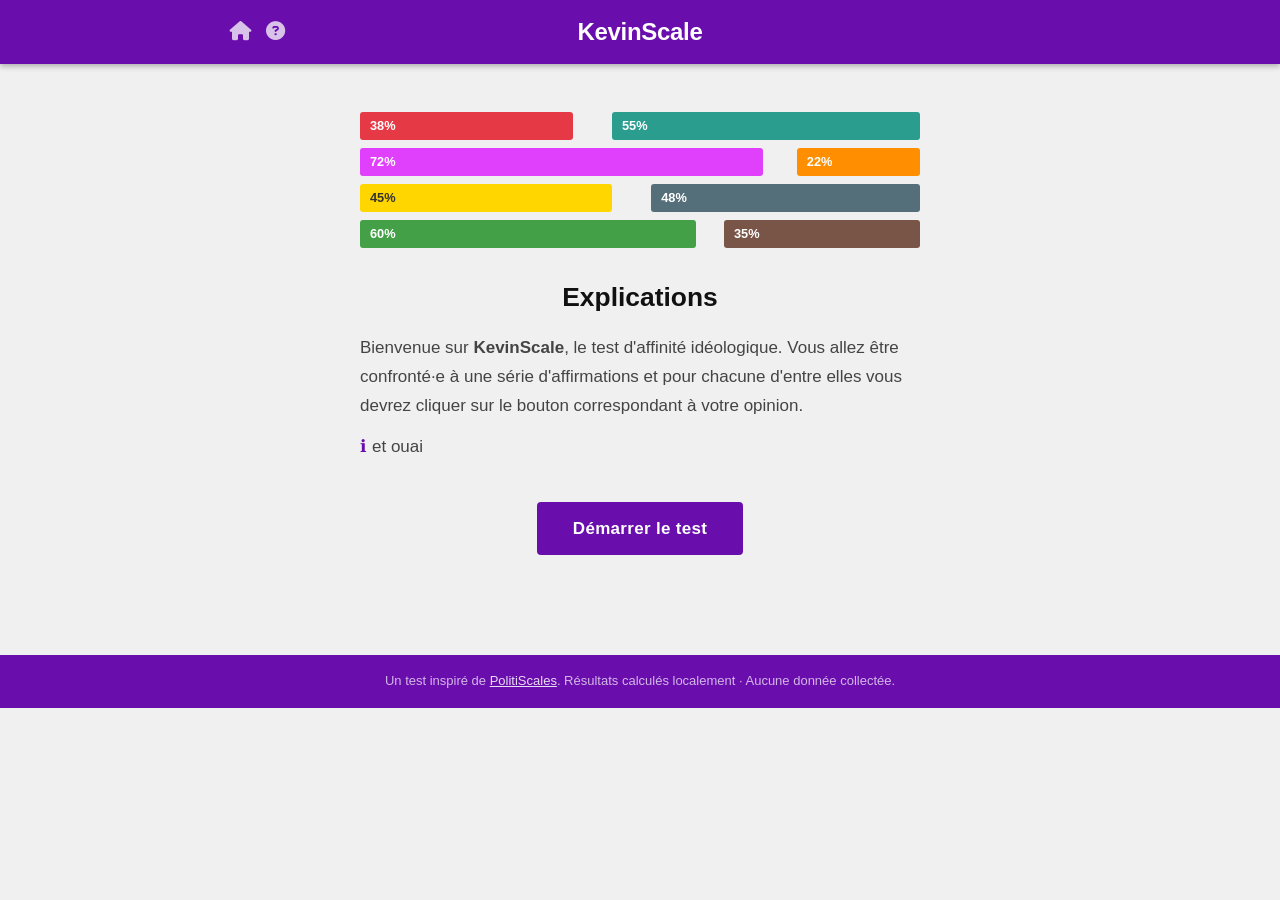
==== index.html @ 12554554 "Update index.html" ====
<!DOCTYPE html>
<html lang="fr">
<head>
  <meta charset="UTF-8" />
  <meta name="viewport" content="width=device-width, initial-scale=1.0" />
  <title>KevinScale — Test idéologique</title>
  <link rel="stylesheet" href="https://cdnjs.cloudflare.com/ajax/libs/font-awesome/6.5.0/css/all.min.css" />
  <link rel="stylesheet" href="style.css" />
</head>
<body>

<header>
  <div id="header">
    <div class="headerLeft">
      <a href="index.html" title="Accueil"><i class="fa fa-home"></i></a>
      <a href="#help" title="Aide"><i class="fa fa-question-circle"></i></a>
    </div>
    <div class="headerMiddle">
      <h1><a href="index.html">KevinScale</a></h1>
    </div>
    <div class="headerRight"></div>
  </div>
</header>

<div class="intro-wrap">

  <!-- Barres colorées preview identiques PolitiScales -->
  <div class="preview-bars" aria-hidden="true">
    <div class="preview-bar-row">
      <div class="pbar" style="background:#e63946;width:38%">38%</div>
      <div class="pbar" style="background:#2a9d8f;width:55%;margin-left:auto">55%</div>
    </div>
    <div class="preview-bar-row">
      <div class="pbar" style="background:#e040fb;width:72%">72%</div>
      <div class="pbar" style="background:#ff8f00;width:22%;margin-left:auto">22%</div>
    </div>
    <div class="preview-bar-row">
      <div class="pbar" style="background:#ffd600;color:#333;width:45%">45%</div>
      <div class="pbar" style="background:#546e7a;width:48%;margin-left:auto">48%</div>
    </div>
    <div class="preview-bar-row">
      <div class="pbar" style="background:#43a047;width:60%">60%</div>
      <div class="pbar" style="background:#795548;width:35%;margin-left:auto">35%</div>
    </div>
  </div>

  <div class="intro-desc">
    <h2>Explications</h2>

    <p>Bienvenue sur <strong>KevinScale</strong>, le test d'affinité idéologique. Vous allez être confronté·e à une série d'affirmations et pour chacune d'entre elles vous devrez cliquer sur le bouton correspondant à votre opinion.</p>

    <p><span class="info-icon">ℹ</span>et ouai</p>
  </div>

  <a href="quiz.html" class="btn-start">Démarrer le test</a>

</div>

<footer>
  Un test inspiré de <a href="https://politiscales.fr" target="_blank">PolitiScales</a>. Résultats calculés localement · Aucune donnée collectée.
</footer>

</body>
</html>
---- style.css ----
/* ============================================================
   KevinScale — CSS global
   Fidèle à PolitiScales : header violet centré, fond clair,
   boutons colorés empilés, barres spectrales sur résultats.
   ============================================================ */

*, *::before, *::after { box-sizing: border-box; margin: 0; padding: 0; }

:root {
  --purple:      #6a0dad;
  --purple-dark: #4a0080;
  --bg:          #f0f0f0;
  --surface:     #ffffff;
  --border:      #cccccc;
  --text:        #111111;
  --text-2:      #444444;
  --text-3:      #888888;

  --agree-2:     #2e7d32;
  --agree-1:     #66bb6a;
  --neutral:     #9e9e9e;
  --disagree-1:  #ef5350;
  --disagree-2:  #b71c1c;

  --kevin:       #1a3a5c;

  --fs-sm:   0.8125rem;
  --fs-base: 0.9375rem;
  --fs-md:   1.0625rem;
  --fs-lg:   1.3rem;
  --fs-xl:   1.65rem;
  --fs-2xl:  2.2rem;
  --fs-3xl:  2.8rem;

  --radius: 4px;
  --transition: 150ms ease;
}

html { scroll-behavior: smooth; }

body {
  background: var(--bg);
  color: var(--text);
  font-family: 'Source Sans Pro', 'Segoe UI', Arial, sans-serif;
  font-size: var(--fs-base);
  line-height: 1.6;
  min-height: 100vh;
  -webkit-font-smoothing: antialiased;
}

/* ── HEADER ──────────────────────────────────────────────── */
header {
  background: var(--purple);
  padding: 10px 0;
  box-shadow: 0 2px 6px rgba(0,0,0,.3);
}

#header {
  display: flex;
  align-items: center;
  max-width: 860px;
  margin: 0 auto;
  padding: 0 20px;
  position: relative;
  height: 44px;
}

.headerLeft {
  position: absolute;
  left: 20px;
  display: flex;
  gap: 14px;
  align-items: center;
}

.headerLeft a {
  color: rgba(255,255,255,.75);
  font-size: 1.2rem;
  text-decoration: none;
  transition: color var(--transition);
  display: flex;
  align-items: center;
}

.headerLeft a:hover { color: #fff; }

.headerMiddle {
  flex: 1;
  text-align: center;
}

.headerMiddle h1 {
  font-size: 1.5rem;
  font-weight: 700;
  color: #fff;
  letter-spacing: -.3px;
}

.headerMiddle h1 a {
  color: inherit;
  text-decoration: none;
}

.headerRight {
  position: absolute;
  right: 20px;
  display: flex;
  gap: 14px;
  align-items: center;
}

.headerRight a {
  color: rgba(255,255,255,.75);
  font-size: 1.1rem;
  text-decoration: none;
  transition: color var(--transition);
}

.headerRight a:hover { color: #fff; }

/* ── LAYOUT ──────────────────────────────────────────────── */
.container {
  max-width: 860px;
  margin: 0 auto;
  padding: 0 20px;
}

/* ── FOOTER ──────────────────────────────────────────────── */
footer {
  background: var(--purple);
  color: rgba(255,255,255,.7);
  text-align: center;
  padding: 16px 20px;
  font-size: var(--fs-sm);
  margin-top: 60px;
}

footer a { color: rgba(255,255,255,.85); }
footer a:hover { color: #fff; }

/* ── PAGE ACCUEIL ────────────────────────────────────────── */
.intro-wrap {
  max-width: 600px;
  margin: 0 auto;
  padding: 48px 20px 40px;
  text-align: center;
}

.intro-badge {
  display: inline-block;
  position: relative;
  margin-bottom: 28px;
}

.intro-badge img {
  width: 180px;
  height: 180px;
  border-radius: 50%;
  object-fit: cover;
}

/* Barres colorées preview (comme PolitiScales) */
.preview-bars {
  display: flex;
  flex-direction: column;
  gap: 8px;
  margin-bottom: 28px;
}

.preview-bar-row {
  display: flex;
  align-items: center;
  gap: 6px;
  height: 28px;
}

.pbar {
  height: 28px;
  border-radius: 3px;
  display: flex;
  align-items: center;
  padding: 0 10px;
  font-size: 0.8rem;
  font-weight: 600;
  color: #fff;
  min-width: 60px;
}

.intro-desc h2 {
  font-size: var(--fs-xl);
  font-weight: 700;
  margin-bottom: 16px;
  color: var(--text);
}

.intro-desc p {
  color: var(--text-2);
  line-height: 1.7;
  margin-bottom: 12px;
  text-align: left;
  font-size: var(--fs-md);
}

.intro-desc p .info-icon {
  color: var(--purple);
  margin-right: 6px;
}

.btn-start {
  display: inline-block;
  margin-top: 28px;
  background: var(--purple);
  color: #fff;
  border: none;
  padding: 13px 36px;
  font-size: var(--fs-md);
  font-weight: 600;
  border-radius: var(--radius);
  cursor: pointer;
  text-decoration: none;
  transition: background var(--transition), transform var(--transition);
  letter-spacing: .3px;
}

.btn-start:hover { background: var(--purple-dark); transform: translateY(-1px); }

/* ── PAGE QUIZ ───────────────────────────────────────────── */
.quiz-wrap {
  max-width: 700px;
  margin: 0 auto;
  padding: 40px 20px 60px;
}

.q-progress {
  margin-bottom: 10px;
  font-size: var(--fs-sm);
  color: var(--text-3);
  text-align: right;
}

.q-text {
  font-size: var(--fs-xl);
  font-weight: 600;
  line-height: 1.4;
  color: var(--text);
  margin-bottom: 32px;
  min-height: 80px;
}

.answer-list {
  display: flex;
  flex-direction: column;
  gap: 10px;
  margin-bottom: 28px;
}

.ans-btn {
  display: block;
  width: 100%;
  padding: 15px 20px;
  font-size: 1rem;
  font-weight: 500;
  color: #fff;
  border: none;
  border-radius: var(--radius);
  cursor: pointer;
  text-align: center;
  transition: filter .15s, transform .1s, box-shadow .15s;
  font-family: inherit;
}

.ans-btn:hover  { filter: brightness(1.08); transform: translateY(-1px); box-shadow: 0 4px 14px rgba(0,0,0,.2); }
.ans-btn:active { transform: translateY(0); }

.ans-btn.agree-2    { background: var(--agree-2); }
.ans-btn.agree-1    { background: var(--agree-1); }
.ans-btn.neutral    { background: var(--neutral); }
.ans-btn.disagree-1 { background: var(--disagree-1); }
.ans-btn.disagree-2 { background: var(--disagree-2); }
.ans-btn.back-btn   { background: var(--purple); }

.ans-btn.selected {
  outline: 3px solid #fff;
  box-shadow: 0 0 0 5px rgba(0,0,0,.2);
  filter: brightness(1.1);
  transform: translateY(-1px);
}

.quiz-nav {
  display: flex;
  justify-content: space-between;
  align-items: center;
  padding-top: 16px;
  border-top: 1px solid var(--border);
  margin-top: 8px;
}

.btn-prev, .btn-next {
  padding: 9px 22px;
  font-size: var(--fs-sm);
  font-weight: 600;
  border: none;
  border-radius: var(--radius);
  cursor: pointer;
  font-family: inherit;
  transition: background var(--transition), opacity var(--transition);
  letter-spacing: .3px;
}

.btn-prev {
  background: var(--border);
  color: var(--text-2);
}

.btn-prev:hover { background: #bbb; color: var(--text); }

.btn-next {
  background: var(--purple);
  color: #fff;
}

.btn-next:hover { background: var(--purple-dark); }
.btn-next:disabled, .btn-prev:disabled { opacity: .4; cursor: not-allowed; }

.progress-bar-wrap {
  margin-bottom: 24px;
}

.progress-bar-track {
  height: 5px;
  background: var(--border);
  border-radius: 3px;
  overflow: hidden;
}

.progress-bar-fill {
  height: 100%;
  background: var(--purple);
  border-radius: 3px;
  transition: width .5s cubic-bezier(.16,1,.3,1);
  width: 0%;
}

/* ── PAGE RÉSULTATS ──────────────────────────────────────── */
.results-wrap {
  max-width: 780px;
  margin: 0 auto;
  padding: 40px 20px 60px;
}

.results-intro {
  margin-bottom: 36px;
  font-size: var(--fs-md);
  color: var(--text-2);
  line-height: 1.7;
}

.results-intro a { color: var(--purple); }

/* Carte image résultats — comme politiscales */
.results-card {
  background: var(--surface);
  border: 1px solid var(--border);
  border-radius: var(--radius);
  padding: 24px;
  margin-bottom: 32px;
  box-shadow: 0 1px 4px rgba(0,0,0,.08);
}

.results-card-header {
  text-align: center;
  margin-bottom: 20px;
}

.results-site-name {
  font-size: var(--fs-sm);
  color: var(--text-3);
  letter-spacing: 1px;
  text-transform: uppercase;
  font-weight: 600;
}

.results-label-row {
  display: flex;
  justify-content: center;
  gap: 8px;
  margin: 12px 0;
  flex-wrap: wrap;
}

.results-label-tag {
  display: inline-block;
  padding: 4px 14px;
  border-radius: 20px;
  font-size: var(--fs-sm);
  font-weight: 600;
  color: #fff;
}

/* Axe résultat */
.axis-row {
  display: flex;
  align-items: center;
  gap: 10px;
  margin-bottom: 18px;
}

.axis-row-label-left,
.axis-row-label-right {
  font-size: var(--fs-sm);
  color: var(--text-3);
  width: 110px;
  line-height: 1.2;
}

.axis-row-label-left  { text-align: right; }
.axis-row-label-right { text-align: left; }

.axis-bar-wrap {
  flex: 1;
  position: relative;
}

.axis-bar-track {
  height: 22px;
  border-radius: 3px;
  overflow: hidden;
  display: flex;
}

.axis-bar-left {
  height: 100%;
  transition: width 1s cubic-bezier(.16,1,.3,1);
  display: flex;
  align-items: center;
  justify-content: flex-end;
  padding-right: 6px;
  font-size: 0.75rem;
  font-weight: 700;
  color: #fff;
  min-width: 0;
  border-radius: 3px 0 0 3px;
}

.axis-bar-right {
  height: 100%;
  transition: width 1s cubic-bezier(.16,1,.3,1);
  display: flex;
  align-items: center;
  padding-left: 6px;
  font-size: 0.75rem;
  font-weight: 700;
  color: #fff;
  min-width: 0;
  border-radius: 0 3px 3px 0;
}

/* Kevin marker sur la barre */
.axis-kevin-marker {
  position: absolute;
  top: 0;
  width: 2px;
  height: 22px;
  background: #fff;
  border-radius: 1px;
  transform: translateX(-50%);
  z-index: 2;
  opacity: .8;
}

.axis-kevin-label {
  position: absolute;
  top: -16px;
  font-size: 9px;
  font-weight: 700;
  color: var(--kevin);
  transform: translateX(-50%);
}

/* Actions résultats */
.results-actions {
  display: flex;
  gap: 12px;
  flex-wrap: wrap;
  margin-top: 28px;
}

.btn-action {
  padding: 9px 20px;
  font-size: var(--fs-sm);
  font-weight: 600;
  border: 1.5px solid var(--purple);
  border-radius: var(--radius);
  background: transparent;
  color: var(--purple);
  cursor: pointer;
  font-family: inherit;
  transition: all var(--transition);
  text-decoration: none;
  display: inline-flex;
  align-items: center;
  gap: 6px;
}

.btn-action:hover { background: var(--purple); color: #fff; }

/* Score global */
.global-score-line {
  text-align: center;
  margin-bottom: 28px;
}

.global-score-num {
  font-size: var(--fs-3xl);
  font-weight: 700;
  color: var(--purple);
  line-height: 1;
}

.global-score-lbl {
  font-size: var(--fs-sm);
  color: var(--text-3);
  display: block;
  margin-top: 4px;
  letter-spacing: .5px;
}

.verdict-title {
  font-size: var(--fs-xl);
  font-weight: 700;
  color: var(--text);
  margin-bottom: 8px;
}

.verdict-text {
  font-size: var(--fs-md);
  color: var(--text-2);
  line-height: 1.7;
  margin-bottom: 28px;
}

/* ── RESPONSIVE ──────────────────────────────────────────── */
@media (max-width: 640px) {
  .axis-row-label-left,
  .axis-row-label-right { width: 70px; font-size: 0.72rem; }

  .q-text { font-size: var(--fs-lg); }

  .results-actions { flex-direction: column; }
  .btn-action { justify-content: center; }

  .headerLeft, .headerRight { display: none; }

  .global-score-num { font-size: 2.2rem; }
}

@media (max-width: 400px) {
  .container { padding: 0 12px; }
  .axis-row { flex-direction: column; gap: 4px; }
  .axis-row-label-left,
  .axis-row-label-right { width: 100%; text-align: left; }
}
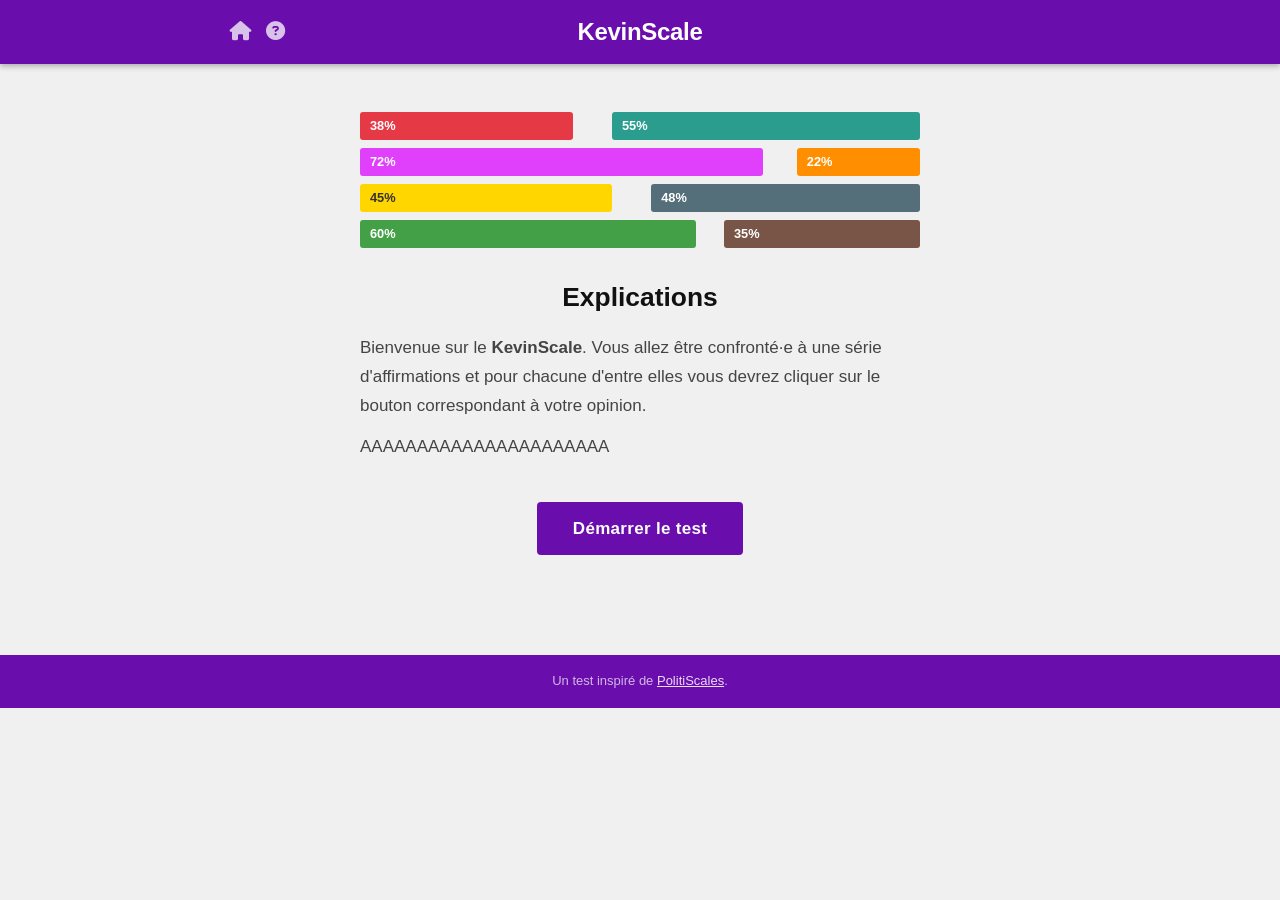
==== commit c6f56c03: "Update index.html" ====
--- a/index.html
+++ b/index.html
@@ -47,9 +47,9 @@
   <div class="intro-desc">
     <h2>Explications</h2>
 
-    <p>Bienvenue sur <strong>KevinScale</strong>, le test d'affinité idéologique. Vous allez être confronté·e à une série d'affirmations et pour chacune d'entre elles vous devrez cliquer sur le bouton correspondant à votre opinion.</p>
+    <p>Bienvenue sur le <strong>KevinScale</strong>. Vous allez être confronté·e à une série d'affirmations et pour chacune d'entre elles vous devrez cliquer sur le bouton correspondant à votre opinion.</p>
 
-    <p><span class="info-icon">ℹ</span>et ouai</p>
+    <p>AAAAAAAAAAAAAAAAAAAAAA</p>
   </div>
 
   <a href="quiz.html" class="btn-start">Démarrer le test</a>
@@ -57,7 +57,7 @@
 </div>
 
 <footer>
-  Un test inspiré de <a href="https://politiscales.fr" target="_blank">PolitiScales</a>. Résultats calculés localement · Aucune donnée collectée.
+  Un test inspiré de <a href="https://politiscales.fr" target="_blank">PolitiScales</a>.
 </footer>
 
 </body>
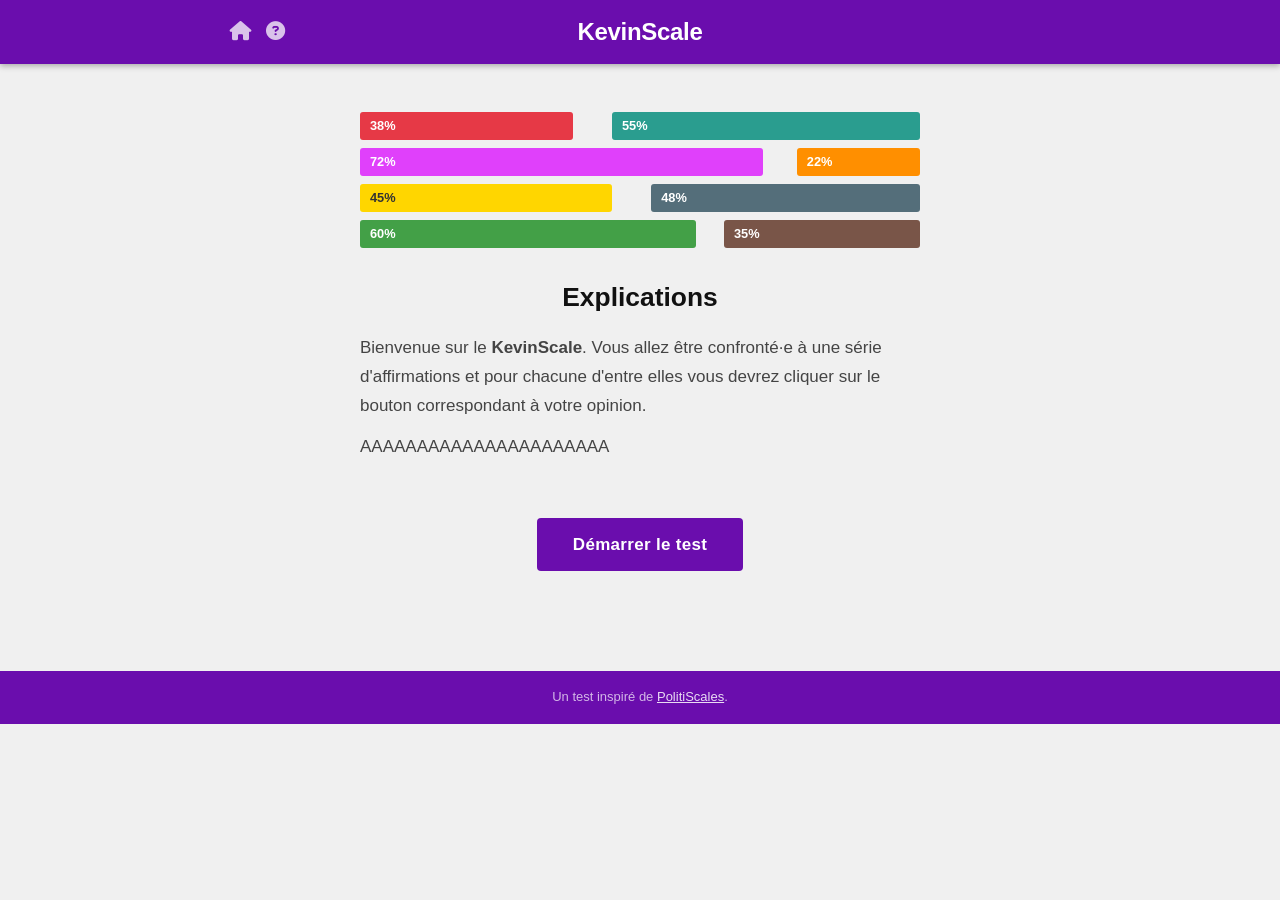
==== commit 71b1c6cd: "Add files via upload" ====
--- a/index.html
+++ b/index.html
@@ -52,9 +52,19 @@
     <p>AAAAAAAAAAAAAAAAAAAAAA</p>
   </div>
 
-  <a href="quiz.html" class="btn-start">Démarrer le test</a>
+  <div class="intro-buttons">
+    <a href="quiz.html" class="btn-start" id="btn-new" onclick="sessionStorage.clear()">Démarrer le test</a>
+    <a href="quiz.html" class="btn-resume" id="btn-resume" style="display:none">↩ Reprendre</a>
+  </div>
 
 </div>
+
+<script>
+  // Affiche "Reprendre" seulement si une session est en cours
+  if (sessionStorage.getItem("ks_shuffled") && sessionStorage.getItem("ks_current")) {
+    document.getElementById("btn-resume").style.display = "inline-block";
+  }
+</script>
 
 <footer>
   Un test inspiré de <a href="https://politiscales.fr" target="_blank">PolitiScales</a>.
--- a/style.css
+++ b/style.css
@@ -238,13 +238,18 @@
   text-align: right;
 }
 
+.q-text-wrap {
+  height: 140px;
+  display: flex;
+  align-items: center;
+  margin-bottom: 28px;
+}
+
 .q-text {
   font-size: var(--fs-xl);
   font-weight: 600;
   line-height: 1.4;
   color: var(--text);
-  margin-bottom: 32px;
-  min-height: 80px;
 }
 
 .answer-list {
@@ -288,7 +293,6 @@
 
 .quiz-nav {
   display: flex;
-  justify-content: space-between;
   align-items: center;
   padding-top: 16px;
   border-top: 1px solid var(--border);
@@ -560,3 +564,82 @@
   .axis-row-label-left,
   .axis-row-label-right { width: 100%; text-align: left; }
 }
+
+/* ── BARRES RÉSULTATS STYLE POLITISCALES ─────────────────── */
+.ps-axis-row {
+  margin-bottom: 22px;
+}
+
+.ps-axis-meta {
+  display: flex;
+  justify-content: space-between;
+  align-items: center;
+  margin-bottom: 5px;
+}
+
+.ps-axis-title {
+  font-size: 0.72rem;
+  font-weight: 700;
+  color: #777;
+  letter-spacing: 1px;
+}
+
+.ps-axis-near,
+.ps-axis-far {
+  font-size: 0.75rem;
+  color: #aaa;
+}
+
+.ps-bar-row {
+  display: flex;
+  height: 28px;
+  border-radius: 3px;
+  overflow: hidden;
+  width: 100%;
+}
+
+.ps-seg {
+  display: flex;
+  align-items: center;
+  justify-content: center;
+  font-size: 0.78rem;
+  font-weight: 700;
+  color: #fff;
+  min-width: 0;
+  transition: width 1s cubic-bezier(.16,1,.3,1);
+}
+
+.ps-seg-neut {
+  background: #c8c8c8;
+  color: #666;
+}
+
+/* ── BOUTONS ACCUEIL ─────────────────────────────────────── */
+.intro-buttons {
+  display: flex;
+  gap: 12px;
+  justify-content: center;
+  flex-wrap: wrap;
+  margin-top: 28px;
+}
+
+.btn-resume {
+  display: inline-block;
+  background: transparent;
+  color: var(--purple);
+  border: 2px solid var(--purple);
+  padding: 11px 28px;
+  font-size: var(--fs-md);
+  font-weight: 600;
+  border-radius: var(--radius);
+  cursor: pointer;
+  text-decoration: none;
+  transition: background var(--transition), color var(--transition), transform var(--transition);
+  letter-spacing: .3px;
+}
+
+.btn-resume:hover {
+  background: var(--purple);
+  color: #fff;
+  transform: translateY(-1px);
+}
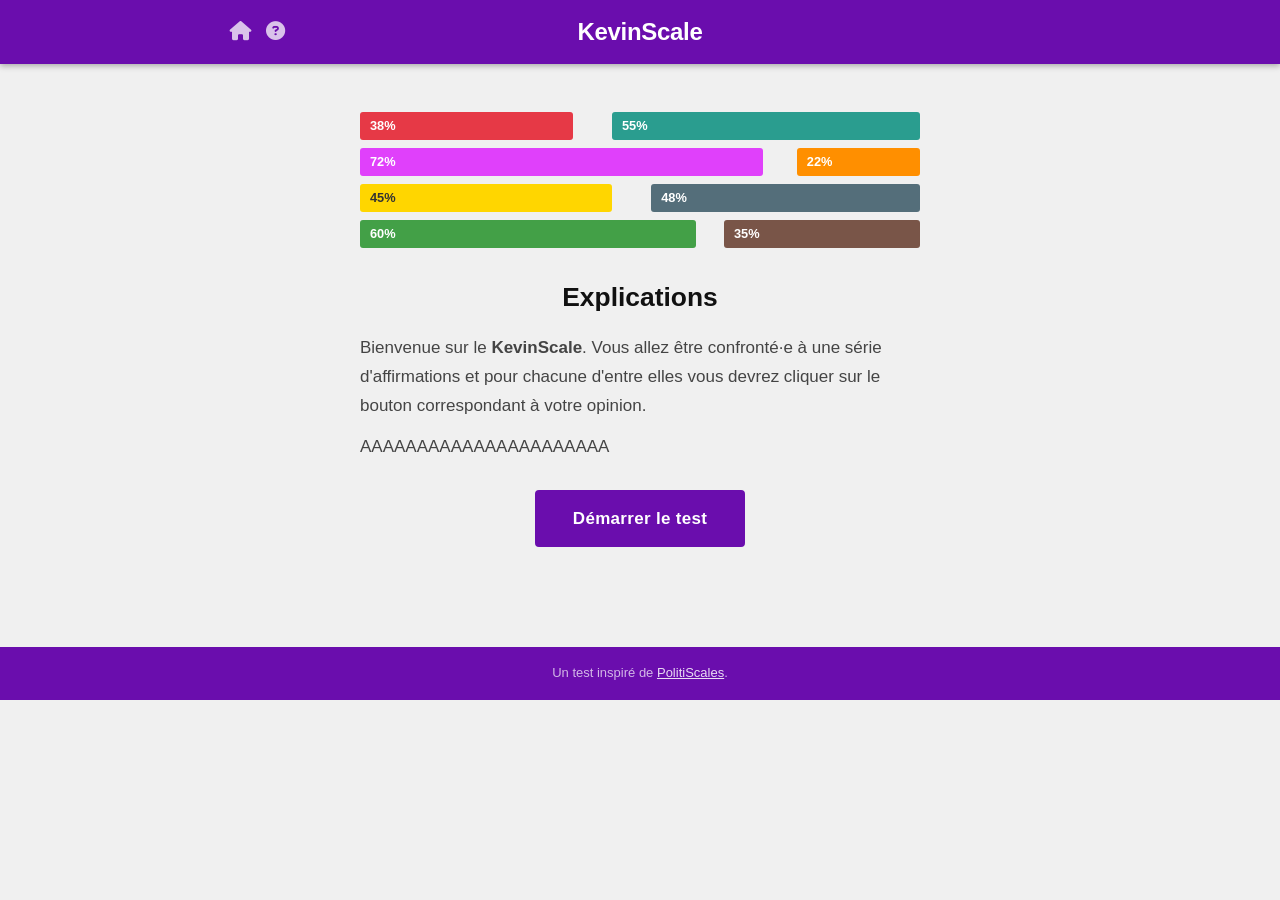
==== commit c98ed6fe: "Add files via upload" ====
--- a/index.html
+++ b/index.html
@@ -13,7 +13,7 @@
   <div id="header">
     <div class="headerLeft">
       <a href="index.html" title="Accueil"><i class="fa fa-home"></i></a>
-      <a href="#help" title="Aide"><i class="fa fa-question-circle"></i></a>
+      <a href="about.html" title="Aide"><i class="fa fa-question-circle"></i></a>
     </div>
     <div class="headerMiddle">
       <h1><a href="index.html">KevinScale</a></h1>
--- a/style.css
+++ b/style.css
@@ -208,10 +208,10 @@
 
 .btn-start {
   display: inline-block;
-  margin-top: 28px;
+  margin-top: 0;
   background: var(--purple);
   color: #fff;
-  border: none;
+  border: 2px solid var(--purple);
   padding: 13px 36px;
   font-size: var(--fs-md);
   font-weight: 600;
@@ -628,7 +628,7 @@
   background: transparent;
   color: var(--purple);
   border: 2px solid var(--purple);
-  padding: 11px 28px;
+  padding: 13px 28px;
   font-size: var(--fs-md);
   font-weight: 600;
   border-radius: var(--radius);
@@ -643,3 +643,68 @@
   color: #fff;
   transform: translateY(-1px);
 }
+
+/* ── PAGE ABOUT ──────────────────────────────────────────── */
+.about-wrap {
+  max-width: 700px;
+  margin: 0 auto;
+  padding: 40px 20px 60px;
+}
+
+.about-main-title {
+  font-size: var(--fs-2xl);
+  font-weight: 700;
+  color: var(--text);
+  margin-bottom: 16px;
+}
+
+.about-intro {
+  font-size: var(--fs-md);
+  color: var(--text-2);
+  line-height: 1.75;
+  margin-bottom: 40px;
+}
+
+.about-axis {
+  margin-bottom: 40px;
+  padding-bottom: 40px;
+  border-bottom: 1px solid var(--border);
+}
+
+.about-axis:last-of-type {
+  border-bottom: none;
+}
+
+.about-axis-header {
+  display: flex;
+  align-items: center;
+  gap: 14px;
+  margin-bottom: 14px;
+}
+
+.about-axis-color {
+  display: inline-block;
+  width: 18px;
+  height: 18px;
+  border-radius: 3px;
+  flex-shrink: 0;
+}
+
+.about-axis-header h3 {
+  font-size: var(--fs-xl);
+  font-weight: 700;
+  color: var(--text);
+}
+
+.about-axis p {
+  font-size: var(--fs-md);
+  color: var(--text-2);
+  line-height: 1.75;
+  margin-bottom: 10px;
+}
+
+.about-axis p:last-child { margin-bottom: 0; }
+
+.header-active {
+  color: #fff !important;
+}
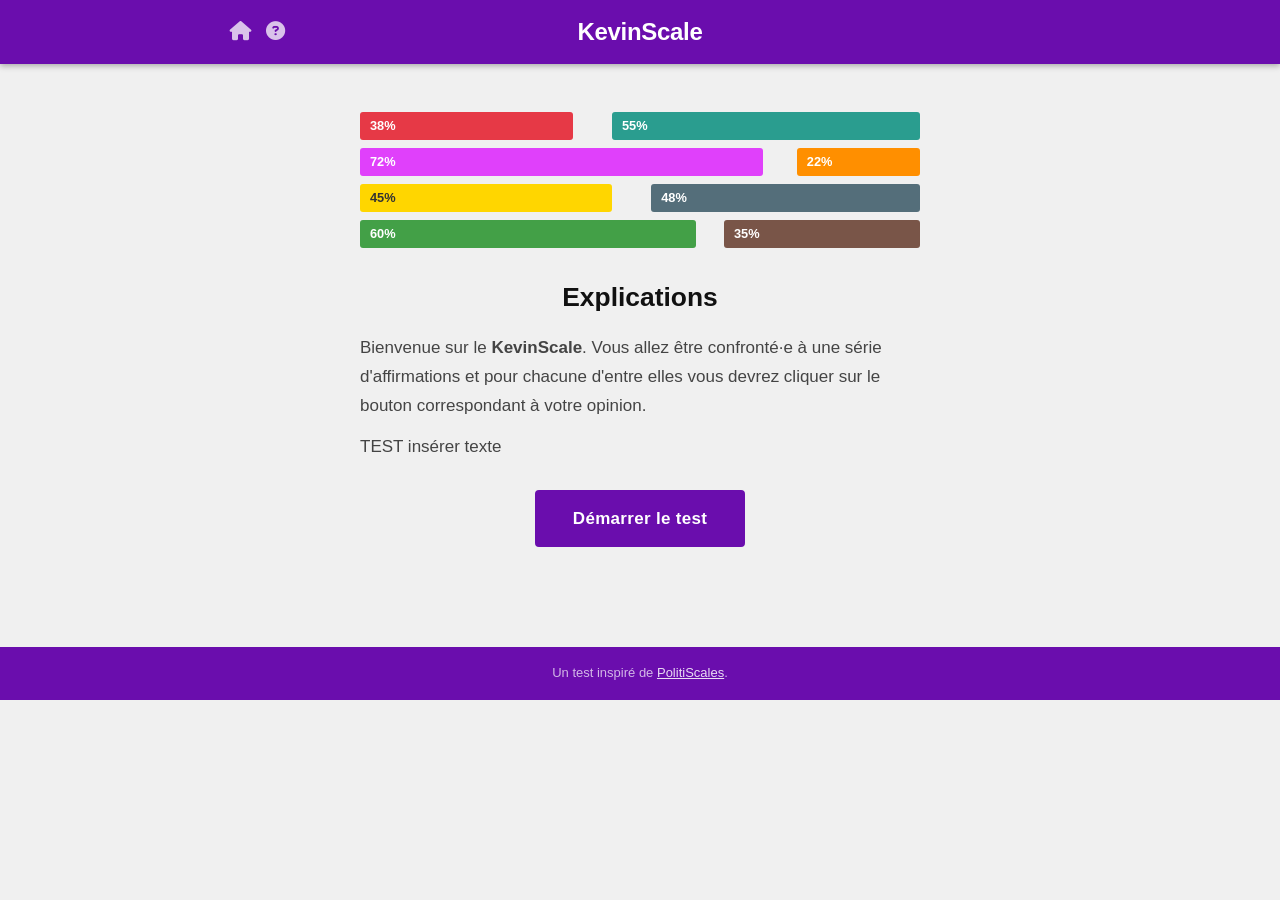
==== commit 54982130: "Update index.html" ====
--- a/index.html
+++ b/index.html
@@ -49,7 +49,7 @@
 
     <p>Bienvenue sur le <strong>KevinScale</strong>. Vous allez être confronté·e à une série d'affirmations et pour chacune d'entre elles vous devrez cliquer sur le bouton correspondant à votre opinion.</p>
 
-    <p>AAAAAAAAAAAAAAAAAAAAAA</p>
+    <p>TEST insérer texte</p>
   </div>
 
   <div class="intro-buttons">
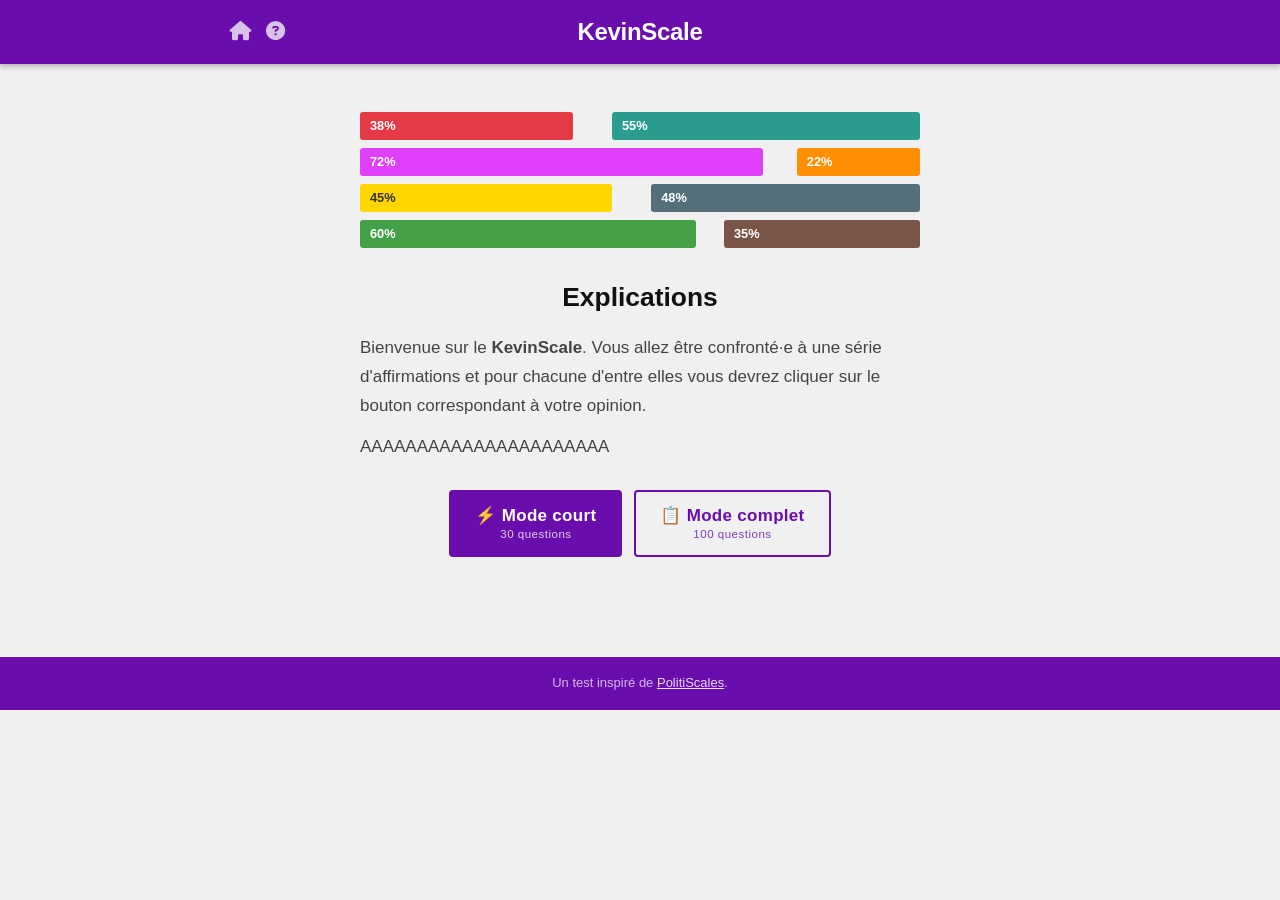
==== commit 6bcbb2e7: "Add files via upload" ====
--- a/index.html
+++ b/index.html
@@ -13,7 +13,7 @@
   <div id="header">
     <div class="headerLeft">
       <a href="index.html" title="Accueil"><i class="fa fa-home"></i></a>
-      <a href="about.html" title="Aide"><i class="fa fa-question-circle"></i></a>
+      <a href="#help" title="Aide"><i class="fa fa-question-circle"></i></a>
     </div>
     <div class="headerMiddle">
       <h1><a href="index.html">KevinScale</a></h1>
@@ -49,20 +49,26 @@
 
     <p>Bienvenue sur le <strong>KevinScale</strong>. Vous allez être confronté·e à une série d'affirmations et pour chacune d'entre elles vous devrez cliquer sur le bouton correspondant à votre opinion.</p>
 
-    <p>TEST insérer texte</p>
+    <p>AAAAAAAAAAAAAAAAAAAAAA</p>
   </div>
 
   <div class="intro-buttons">
-    <a href="quiz.html" class="btn-start" id="btn-new" onclick="sessionStorage.clear()">Démarrer le test</a>
-    <a href="quiz.html" class="btn-resume" id="btn-resume" style="display:none">↩ Reprendre</a>
+    <a href="quiz.html" class="btn-start" onclick="startFresh('short')">⚡ Mode court <span class="mode-hint">30 questions</span></a>
+    <a href="quiz.html" class="btn-start btn-start-long" onclick="startFresh('long')">📋 Mode complet <span class="mode-hint">100 questions</span></a>
+  </div>
+  <div id="resume-wrap" style="display:none; margin-top:12px; text-align:center;">
+    <a href="quiz.html" class="btn-resume">↩ Reprendre le test en cours</a>
   </div>
 
 </div>
 
 <script>
-  // Affiche "Reprendre" seulement si une session est en cours
+  function startFresh(mode) {
+    sessionStorage.clear();
+    sessionStorage.setItem("ks_mode", mode);
+  }
   if (sessionStorage.getItem("ks_shuffled") && sessionStorage.getItem("ks_current")) {
-    document.getElementById("btn-resume").style.display = "inline-block";
+    document.getElementById("resume-wrap").style.display = "block";
   }
 </script>
 
--- a/style.css
+++ b/style.css
@@ -208,10 +208,10 @@
 
 .btn-start {
   display: inline-block;
-  margin-top: 0;
+  margin-top: 28px;
   background: var(--purple);
   color: #fff;
-  border: 2px solid var(--purple);
+  border: none;
   padding: 13px 36px;
   font-size: var(--fs-md);
   font-weight: 600;
@@ -565,55 +565,6 @@
   .axis-row-label-right { width: 100%; text-align: left; }
 }
 
-/* ── BARRES RÉSULTATS STYLE POLITISCALES ─────────────────── */
-.ps-axis-row {
-  margin-bottom: 22px;
-}
-
-.ps-axis-meta {
-  display: flex;
-  justify-content: space-between;
-  align-items: center;
-  margin-bottom: 5px;
-}
-
-.ps-axis-title {
-  font-size: 0.72rem;
-  font-weight: 700;
-  color: #777;
-  letter-spacing: 1px;
-}
-
-.ps-axis-near,
-.ps-axis-far {
-  font-size: 0.75rem;
-  color: #aaa;
-}
-
-.ps-bar-row {
-  display: flex;
-  height: 28px;
-  border-radius: 3px;
-  overflow: hidden;
-  width: 100%;
-}
-
-.ps-seg {
-  display: flex;
-  align-items: center;
-  justify-content: center;
-  font-size: 0.78rem;
-  font-weight: 700;
-  color: #fff;
-  min-width: 0;
-  transition: width 1s cubic-bezier(.16,1,.3,1);
-}
-
-.ps-seg-neut {
-  background: #c8c8c8;
-  color: #666;
-}
-
 /* ── BOUTONS ACCUEIL ─────────────────────────────────────── */
 .intro-buttons {
   display: flex;
@@ -622,6 +573,24 @@
   flex-wrap: wrap;
   margin-top: 28px;
 }
+
+.btn-start {
+  display: inline-block;
+  margin-top: 0;
+  background: var(--purple);
+  color: #fff;
+  border: 2px solid var(--purple);
+  padding: 13px 28px;
+  font-size: var(--fs-md);
+  font-weight: 600;
+  border-radius: var(--radius);
+  cursor: pointer;
+  text-decoration: none;
+  transition: background var(--transition), transform var(--transition);
+  letter-spacing: .3px;
+}
+
+.btn-start:hover { background: var(--purple-dark); border-color: var(--purple-dark); transform: translateY(-1px); }
 
 .btn-resume {
   display: inline-block;
@@ -638,10 +607,76 @@
   letter-spacing: .3px;
 }
 
-.btn-resume:hover {
-  background: var(--purple);
-  color: #fff;
-  transform: translateY(-1px);
+.btn-resume:hover { background: var(--purple); color: #fff; transform: translateY(-1px); }
+
+/* ── ZONE QUESTION : hauteur réduite ─────────────────────── */
+.q-text-wrap {
+  height: 100px;
+  display: flex;
+  align-items: center;
+  margin-bottom: 20px;
+}
+
+.q-text {
+  font-size: var(--fs-xl);
+  font-weight: 600;
+  line-height: 1.35;
+  color: var(--text);
+}
+
+/* ── BARRES RÉSULTATS — simple 0→100% ────────────────────── */
+.ps-axis-row {
+  margin-bottom: 20px;
+}
+
+.ps-axis-meta {
+  display: flex;
+  justify-content: space-between;
+  align-items: center;
+  margin-bottom: 5px;
+}
+
+.ps-axis-title {
+  font-size: 0.72rem;
+  font-weight: 700;
+  color: #777;
+  letter-spacing: 1px;
+  flex: 1;
+  text-align: center;
+}
+
+.ps-axis-pct {
+  font-size: 0.85rem;
+  font-weight: 700;
+  color: var(--text);
+  min-width: 40px;
+  text-align: right;
+}
+
+.ps-bar-simple-track {
+  height: 28px;
+  background: #ddd;
+  border-radius: 3px;
+  overflow: hidden;
+}
+
+.ps-bar-simple-fill {
+  height: 100%;
+  border-radius: 3px;
+  display: flex;
+  align-items: center;
+  justify-content: flex-end;
+  padding-right: 8px;
+  font-size: 0.78rem;
+  font-weight: 700;
+  color: #fff;
+  transition: width 1s cubic-bezier(.16,1,.3,1);
+  min-width: 0;
+}
+
+/* ── ? VISIBLE SUR MOBILE ────────────────────────────────── */
+@media (max-width: 640px) {
+  .headerLeft { display: flex !important; }
 }
 
 /* ── PAGE ABOUT ──────────────────────────────────────────── */
@@ -671,9 +706,7 @@
   border-bottom: 1px solid var(--border);
 }
 
-.about-axis:last-of-type {
-  border-bottom: none;
-}
+.about-axis:last-of-type { border-bottom: none; }
 
 .about-axis-header {
   display: flex;
@@ -705,6 +738,193 @@
 
 .about-axis p:last-child { margin-bottom: 0; }
 
-.header-active {
-  color: #fff !important;
-}
+.header-active { color: #fff !important; }
+
+/* ── MODE BUTTONS ────────────────────────────────────────── */
+.intro-buttons {
+  display: flex;
+  gap: 12px;
+  justify-content: center;
+  flex-wrap: wrap;
+  margin-top: 28px;
+}
+
+.btn-start {
+  display: inline-flex;
+  flex-direction: column;
+  align-items: center;
+  background: var(--purple);
+  color: #fff;
+  border: 2px solid var(--purple);
+  padding: 13px 24px;
+  font-size: var(--fs-md);
+  font-weight: 600;
+  border-radius: var(--radius);
+  cursor: pointer;
+  text-decoration: none;
+  transition: background var(--transition), transform var(--transition);
+  letter-spacing: .3px;
+  line-height: 1.3;
+}
+
+.btn-start:hover { background: var(--purple-dark); border-color: var(--purple-dark); transform: translateY(-1px); }
+
+.btn-start-long {
+  background: transparent;
+  color: var(--purple);
+}
+
+.btn-start-long:hover { background: var(--purple); color: #fff; }
+
+.mode-hint {
+  font-size: 0.72rem;
+  font-weight: 400;
+  opacity: .8;
+  letter-spacing: .5px;
+}
+
+.btn-resume {
+  display: inline-block;
+  background: transparent;
+  color: var(--text-3);
+  border: 1.5px solid var(--border);
+  padding: 9px 22px;
+  font-size: var(--fs-sm);
+  font-weight: 600;
+  border-radius: var(--radius);
+  cursor: pointer;
+  text-decoration: none;
+  transition: all var(--transition);
+  letter-spacing: .3px;
+}
+
+.btn-resume:hover { border-color: var(--purple); color: var(--purple); }
+
+/* ── ? VISIBLE SUR MOBILE ────────────────────────────────── */
+@media (max-width: 640px) {
+  .headerLeft { display: flex !important; }
+}
+
+/* ── ZONE QUESTION RÉDUITE ───────────────────────────────── */
+.q-text-wrap {
+  height: 100px;
+  display: flex;
+  align-items: center;
+  margin-bottom: 20px;
+}
+
+.q-text {
+  font-size: var(--fs-xl);
+  font-weight: 600;
+  line-height: 1.35;
+  color: var(--text);
+}
+
+/* ── BARRES RÉSULTATS SIMPLES ────────────────────────────── */
+.ps-axis-row { margin-bottom: 20px; }
+
+.ps-axis-meta {
+  display: flex;
+  justify-content: space-between;
+  align-items: center;
+  margin-bottom: 5px;
+}
+
+.ps-axis-title {
+  font-size: 0.72rem;
+  font-weight: 700;
+  color: #777;
+  letter-spacing: 1px;
+  flex: 1;
+  text-align: center;
+}
+
+.ps-axis-pct {
+  font-size: 0.85rem;
+  font-weight: 700;
+  color: var(--text);
+  min-width: 40px;
+  text-align: right;
+}
+
+.ps-bar-simple-track {
+  height: 28px;
+  background: #ddd;
+  border-radius: 3px;
+  overflow: hidden;
+}
+
+.ps-bar-simple-fill {
+  height: 100%;
+  border-radius: 3px;
+  display: flex;
+  align-items: center;
+  justify-content: flex-end;
+  padding-right: 8px;
+  font-size: 0.78rem;
+  font-weight: 700;
+  color: #fff;
+  transition: width 1s cubic-bezier(.16,1,.3,1);
+  min-width: 0;
+}
+
+/* ── PAGE ABOUT ──────────────────────────────────────────── */
+.about-wrap {
+  max-width: 700px;
+  margin: 0 auto;
+  padding: 40px 20px 60px;
+}
+
+.about-main-title {
+  font-size: var(--fs-2xl);
+  font-weight: 700;
+  color: var(--text);
+  margin-bottom: 16px;
+}
+
+.about-intro {
+  font-size: var(--fs-md);
+  color: var(--text-2);
+  line-height: 1.75;
+  margin-bottom: 40px;
+}
+
+.about-axis {
+  margin-bottom: 40px;
+  padding-bottom: 40px;
+  border-bottom: 1px solid var(--border);
+}
+
+.about-axis:last-of-type { border-bottom: none; }
+
+.about-axis-header {
+  display: flex;
+  align-items: center;
+  gap: 14px;
+  margin-bottom: 14px;
+}
+
+.about-axis-color {
+  display: inline-block;
+  width: 18px;
+  height: 18px;
+  border-radius: 3px;
+  flex-shrink: 0;
+}
+
+.about-axis-header h3 {
+  font-size: var(--fs-xl);
+  font-weight: 700;
+  color: var(--text);
+}
+
+.about-axis p {
+  font-size: var(--fs-md);
+  color: var(--text-2);
+  line-height: 1.75;
+  margin-bottom: 10px;
+}
+
+.about-axis p:last-child { margin-bottom: 0; }
+
+.header-active { color: #fff !important; }
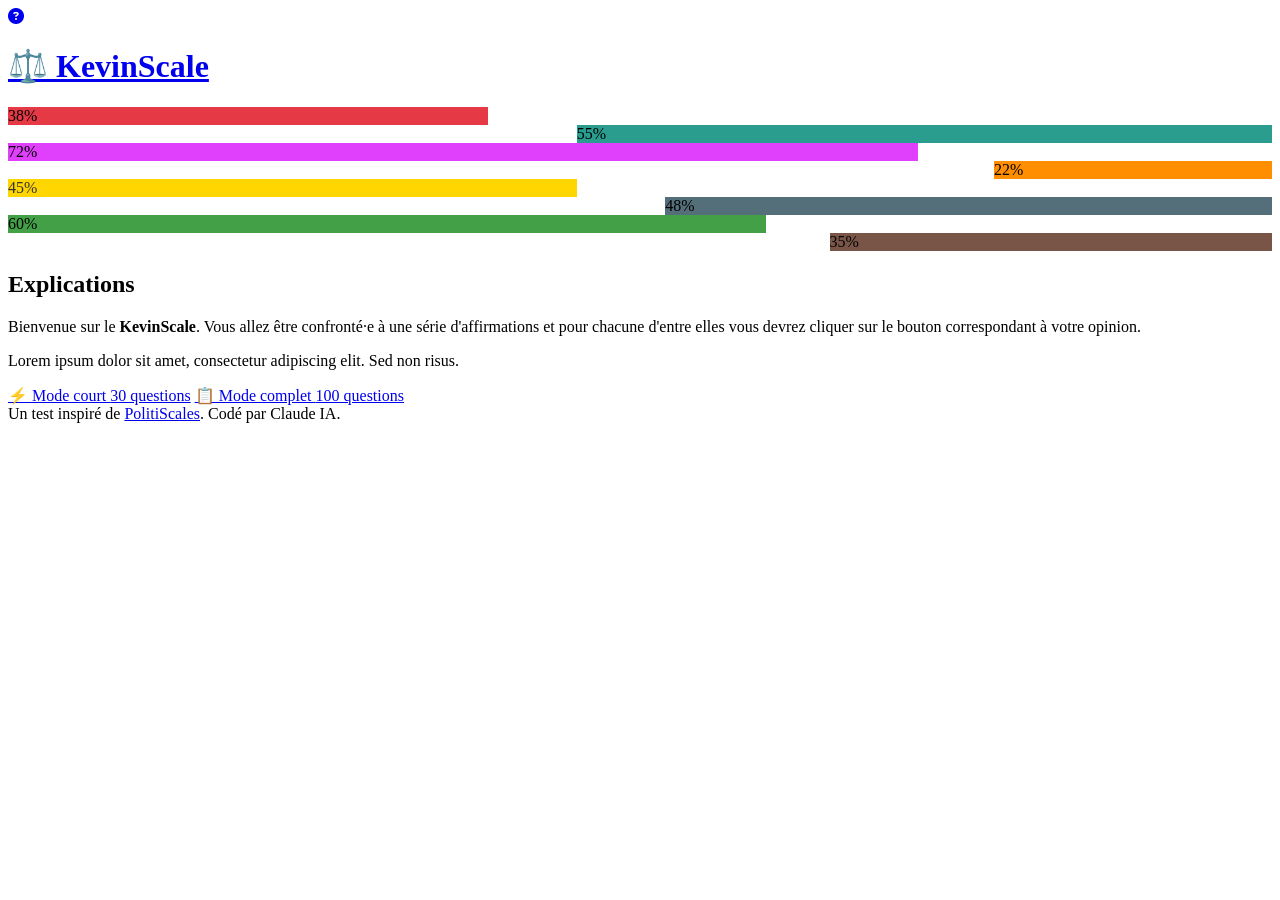
==== commit 6608c1fa: "Update index.html" ====
--- a/index.html
+++ b/index.html
@@ -1,3 +1,4 @@
+<!--  -->
 <!DOCTYPE html>
 <html lang="fr">
 <head>
@@ -5,18 +6,20 @@
   <meta name="viewport" content="width=device-width, initial-scale=1.0" />
   <title>KevinScale — Test idéologique</title>
   <link rel="stylesheet" href="https://cdnjs.cloudflare.com/ajax/libs/font-awesome/6.5.0/css/all.min.css" />
-  <link rel="stylesheet" href="style.css" />
+  <link rel="stylesheet" href="css/style.css" />
 </head>
 <body>
 
 <header>
   <div id="header">
     <div class="headerLeft">
+      <!--
       <a href="index.html" title="Accueil"><i class="fa fa-home"></i></a>
-      <a href="#help" title="Aide"><i class="fa fa-question-circle"></i></a>
+      -->
+      <a href="about.html" title="Aide"><i class="fa fa-question-circle"></i></a>
     </div>
     <div class="headerMiddle">
-      <h1><a href="index.html">KevinScale</a></h1>
+      <h1><a href="index.html">⚖️ KevinScale</a></h1>
     </div>
     <div class="headerRight"></div>
   </div>
@@ -49,7 +52,7 @@
 
     <p>Bienvenue sur le <strong>KevinScale</strong>. Vous allez être confronté·e à une série d'affirmations et pour chacune d'entre elles vous devrez cliquer sur le bouton correspondant à votre opinion.</p>
 
-    <p>AAAAAAAAAAAAAAAAAAAAAA</p>
+    <p>Lorem ipsum dolor sit amet, consectetur adipiscing elit. Sed non risus.</p>
   </div>
 
   <div class="intro-buttons">
@@ -73,7 +76,7 @@
 </script>
 
 <footer>
-  Un test inspiré de <a href="https://politiscales.fr" target="_blank">PolitiScales</a>.
+  Un test inspiré de <a href="https://politiscales.fr" target="_blank">PolitiScales</a>. Codé par Claude IA.
 </footer>
 
 </body>
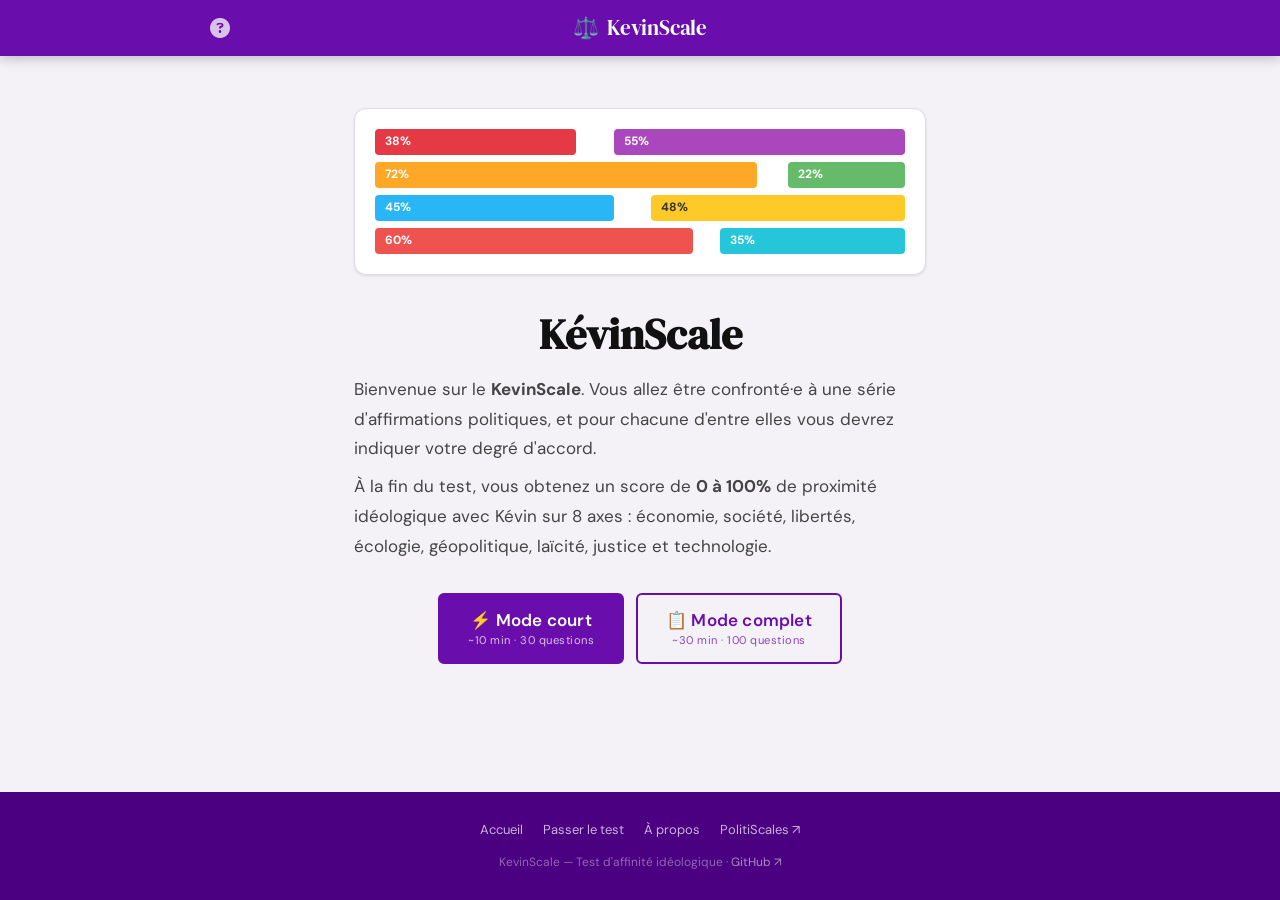
==== commit 0afbd262: "Update index.html" ====
--- a/index.html
+++ b/index.html
@@ -1,70 +1,69 @@
-<!--  -->
 <!DOCTYPE html>
 <html lang="fr">
 <head>
   <meta charset="UTF-8" />
   <meta name="viewport" content="width=device-width, initial-scale=1.0" />
-  <title>KevinScale — Test idéologique</title>
+  <title>KevinScale — Test d'affinité idéologique</title>
+  <meta name="description" content="Mesurez votre proximité idéologique avec Kévin sur 8 grands axes politiques." />
   <link rel="stylesheet" href="https://cdnjs.cloudflare.com/ajax/libs/font-awesome/6.5.0/css/all.min.css" />
   <link rel="stylesheet" href="css/style.css" />
 </head>
 <body>
 
-<header>
-  <div id="header">
-    <div class="headerLeft">
-      <!--
-      <a href="index.html" title="Accueil"><i class="fa fa-home"></i></a>
-      -->
-      <a href="about.html" title="Aide"><i class="fa fa-question-circle"></i></a>
-    </div>
-    <div class="headerMiddle">
-      <h1><a href="index.html">⚖️ KevinScale</a></h1>
-    </div>
-    <div class="headerRight"></div>
-  </div>
-</header>
+<div id="ks-header-placeholder"></div>
 
+<main class="page-content">
 <div class="intro-wrap">
 
-  <!-- Barres colorées preview identiques PolitiScales -->
+  <!-- Barres preview -->
   <div class="preview-bars" aria-hidden="true">
     <div class="preview-bar-row">
       <div class="pbar" style="background:#e63946;width:38%">38%</div>
-      <div class="pbar" style="background:#2a9d8f;width:55%;margin-left:auto">55%</div>
+      <div class="pbar" style="background:#ab47bc;width:55%;margin-left:auto">55%</div>
     </div>
     <div class="preview-bar-row">
-      <div class="pbar" style="background:#e040fb;width:72%">72%</div>
-      <div class="pbar" style="background:#ff8f00;width:22%;margin-left:auto">22%</div>
+      <div class="pbar" style="background:#ffa726;width:72%">72%</div>
+      <div class="pbar" style="background:#66bb6a;width:22%;margin-left:auto">22%</div>
     </div>
     <div class="preview-bar-row">
-      <div class="pbar" style="background:#ffd600;color:#333;width:45%">45%</div>
-      <div class="pbar" style="background:#546e7a;width:48%;margin-left:auto">48%</div>
+      <div class="pbar" style="background:#29b6f6;width:45%">45%</div>
+      <div class="pbar" style="background:#ffca28;color:#333;width:48%;margin-left:auto">48%</div>
     </div>
     <div class="preview-bar-row">
-      <div class="pbar" style="background:#43a047;width:60%">60%</div>
-      <div class="pbar" style="background:#795548;width:35%;margin-left:auto">35%</div>
+      <div class="pbar" style="background:#ef5350;width:60%">60%</div>
+      <div class="pbar" style="background:#26c6da;width:35%;margin-left:auto">35%</div>
     </div>
   </div>
 
   <div class="intro-desc">
-    <h2>Explications</h2>
+    <h2 class="intro-title">KévinScale</h2>
 
-    <p>Bienvenue sur le <strong>KevinScale</strong>. Vous allez être confronté·e à une série d'affirmations et pour chacune d'entre elles vous devrez cliquer sur le bouton correspondant à votre opinion.</p>
+    <p class="intro-body">Bienvenue sur le <strong>KevinScale</strong>. Vous allez être confronté·e à une série d'affirmations politiques, et pour chacune d'entre elles vous devrez indiquer votre degré d'accord.</p>
 
-    <p>Lorem ipsum dolor sit amet, consectetur adipiscing elit. Sed non risus.</p>
+    <p class="intro-body">À la fin du test, vous obtenez un score de <strong>0 à 100%</strong> de proximité idéologique avec Kévin sur 8 axes : économie, société, libertés, écologie, géopolitique, laïcité, justice et technologie.</p>
   </div>
 
   <div class="intro-buttons">
-    <a href="quiz.html" class="btn-start" onclick="startFresh('short')">⚡ Mode court <span class="mode-hint">30 questions</span></a>
-    <a href="quiz.html" class="btn-start btn-start-long" onclick="startFresh('long')">📋 Mode complet <span class="mode-hint">100 questions</span></a>
+    <a href="quiz.html" class="btn-start" onclick="startFresh('short')">
+      ⚡ Mode court
+      <span class="mode-hint">~10 min · 30 questions</span>
+    </a>
+    <a href="quiz.html" class="btn-start btn-start-outline" onclick="startFresh('long')">
+      📋 Mode complet
+      <span class="mode-hint">~30 min · 100 questions</span>
+    </a>
   </div>
-  <div id="resume-wrap" style="display:none; margin-top:12px; text-align:center;">
+
+  <div id="resume-wrap" style="display:none; margin-top:14px; text-align:center;">
     <a href="quiz.html" class="btn-resume">↩ Reprendre le test en cours</a>
   </div>
 
 </div>
+</main>
 
+<div id="ks-footer-placeholder"></div>
+
+<script src="js/nav.js"></script>
 <script>
   function startFresh(mode) {
     sessionStorage.clear();
@@ -75,9 +74,5 @@
   }
 </script>
 
-<footer>
-  Un test inspiré de <a href="https://politiscales.fr" target="_blank">PolitiScales</a>. Codé par Claude IA.
-</footer>
-
 </body>
 </html>
--- a/css/style.css
+++ b/css/style.css
@@ -0,0 +1,808 @@
+/* ============================================================
+   KevinScale — CSS global
+   Architecture propre : une seule définition par règle.
+   ============================================================ */
+
+@import url('https://fonts.googleapis.com/css2?family=DM+Serif+Display&family=DM+Sans:wght@400;500;600;700&display=swap');
+
+*, *::before, *::after { box-sizing: border-box; margin: 0; padding: 0; }
+
+/* ── TOKENS ──────────────────────────────────────────────── */
+:root {
+  --purple:      #6a0dad;
+  --purple-dark: #4a0080;
+  --purple-light:#8b2fcc;
+  --purple-glow: rgba(106,13,173,.15);
+
+  --bg:       #f4f2f7;
+  --surface:  #ffffff;
+  --border:   #e0dae8;
+  --border-2: #ccc;
+
+  --text:   #111111;
+  --text-2: #444444;
+  --text-3: #888888;
+
+  --agree-2:    #1b5e20;
+  --agree-1:    #43a047;
+  --neutral:    #9e9e9e;
+  --disagree-1: #e53935;
+  --disagree-2: #b71c1c;
+
+  --fs-xs:   0.75rem;
+  --fs-sm:   0.8125rem;
+  --fs-base: 0.9375rem;
+  --fs-md:   1.0625rem;
+  --fs-lg:   1.25rem;
+  --fs-xl:   1.55rem;
+  --fs-2xl:  2rem;
+  --fs-3xl:  2.6rem;
+
+  --radius:     6px;
+  --radius-lg:  12px;
+  --transition: 150ms ease;
+
+  --header-h: 56px;
+  --shadow-sm: 0 1px 3px rgba(0,0,0,.1);
+  --shadow-md: 0 4px 16px rgba(0,0,0,.12);
+  --shadow-lg: 0 8px 32px rgba(0,0,0,.15);
+}
+
+/* ── BASE ────────────────────────────────────────────────── */
+html { scroll-behavior: smooth; }
+
+body {
+  background: var(--bg);
+  color: var(--text);
+  font-family: 'DM Sans', 'Segoe UI', Arial, sans-serif;
+  font-size: var(--fs-base);
+  line-height: 1.6;
+  min-height: 100vh;
+  display: flex;
+  flex-direction: column;
+  -webkit-font-smoothing: antialiased;
+}
+
+a { color: inherit; text-decoration: none; }
+
+/* ── HEADER ──────────────────────────────────────────────── */
+#ks-header {
+  background: var(--purple);
+  height: var(--header-h);
+  position: sticky;
+  top: 0;
+  z-index: 100;
+  box-shadow: 0 2px 12px rgba(0,0,0,.25);
+}
+
+.ks-header-inner {
+  max-width: 900px;
+  margin: 0 auto;
+  padding: 0 20px;
+  height: 100%;
+  display: flex;
+  align-items: center;
+  position: relative;
+}
+
+.ks-header-left {
+  position: absolute;
+  left: 20px;
+  display: flex;
+  align-items: center;
+  gap: 12px;
+}
+
+.ks-header-left a {
+  color: rgba(255,255,255,.75);
+  font-size: 1.25rem;
+  text-decoration: none;
+  transition: color var(--transition);
+  display: flex;
+  align-items: center;
+}
+
+.ks-header-left a:hover,
+.ks-header-left a.nav-active { color: #fff; }
+
+.ks-header-middle {
+  flex: 1;
+  display: flex;
+  justify-content: center;
+}
+
+.ks-header-right {
+  position: absolute;
+  right: 20px;
+}
+
+/* Logo */
+.ks-logo {
+  display: flex;
+  align-items: center;
+  gap: 8px;
+  text-decoration: none;
+  color: #fff;
+}
+
+.ks-logo-icon { font-size: 1.3rem; line-height: 1; }
+
+.ks-logo-text {
+  font-family: 'DM Serif Display', Georgia, serif;
+  font-size: 1.3rem;
+  letter-spacing: -.2px;
+  color: #fff;
+}
+
+/* ── FOOTER ──────────────────────────────────────────────── */
+#ks-footer {
+  background: var(--purple-dark);
+  margin-top: auto;
+  padding: 28px 24px;
+}
+
+.ks-footer-inner {
+  max-width: 900px;
+  margin: 0 auto;
+  display: flex;
+  flex-direction: column;
+  align-items: center;
+  gap: 12px;
+}
+
+.ks-footer-links {
+  display: flex;
+  flex-wrap: wrap;
+  gap: 6px 20px;
+  justify-content: center;
+}
+
+.ks-footer-links a {
+  color: rgba(255,255,255,.7);
+  font-size: var(--fs-sm);
+  text-decoration: none;
+  transition: color var(--transition);
+}
+
+.ks-footer-links a:hover { color: #fff; }
+
+.ks-footer-copy {
+  font-size: var(--fs-xs);
+  color: rgba(255,255,255,.4);
+  text-align: center;
+}
+
+.ks-footer-copy a {
+  color: rgba(255,255,255,.55);
+  text-decoration: none;
+}
+
+.ks-footer-copy a:hover { color: #fff; }
+
+/* ── LAYOUT ──────────────────────────────────────────────── */
+.page-content {
+  flex: 1;
+}
+
+/* ── BOUTONS GLOBAUX ─────────────────────────────────────── */
+.btn {
+  display: inline-flex;
+  align-items: center;
+  justify-content: center;
+  gap: 7px;
+  padding: 11px 26px;
+  font-size: var(--fs-base);
+  font-weight: 600;
+  font-family: inherit;
+  border: 2px solid transparent;
+  border-radius: var(--radius);
+  cursor: pointer;
+  text-decoration: none;
+  transition: background var(--transition), color var(--transition), border-color var(--transition), transform var(--transition), box-shadow var(--transition);
+  letter-spacing: .2px;
+  white-space: nowrap;
+}
+
+.btn-primary {
+  background: var(--purple);
+  color: #fff;
+  border-color: var(--purple);
+}
+
+.btn-primary:hover {
+  background: var(--purple-dark);
+  border-color: var(--purple-dark);
+  transform: translateY(-1px);
+  box-shadow: var(--shadow-md);
+}
+
+.btn-outline {
+  background: transparent;
+  color: var(--purple);
+  border-color: var(--purple);
+}
+
+.btn-outline:hover {
+  background: var(--purple);
+  color: #fff;
+  transform: translateY(-1px);
+}
+
+.btn-ghost {
+  background: transparent;
+  color: var(--text-3);
+  border-color: var(--border);
+}
+
+.btn-ghost:hover {
+  border-color: var(--purple);
+  color: var(--purple);
+}
+
+/* ── PAGE ACCUEIL ────────────────────────────────────────── */
+.intro-wrap {
+  max-width: 620px;
+  margin: 0 auto;
+  padding: 52px 24px 48px;
+  text-align: center;
+}
+
+/* Preview bars */
+.preview-bars {
+  display: flex;
+  flex-direction: column;
+  gap: 7px;
+  margin-bottom: 36px;
+  background: var(--surface);
+  border: 1px solid var(--border);
+  border-radius: var(--radius-lg);
+  padding: 20px;
+  box-shadow: var(--shadow-sm);
+}
+
+.preview-bar-row {
+  display: flex;
+  align-items: center;
+  gap: 6px;
+  height: 26px;
+}
+
+.pbar {
+  height: 26px;
+  border-radius: 4px;
+  display: flex;
+  align-items: center;
+  padding: 0 10px;
+  font-size: 0.75rem;
+  font-weight: 700;
+  color: #fff;
+  min-width: 48px;
+  transition: width .3s ease;
+}
+
+/* Intro text */
+.intro-eyebrow {
+  font-size: var(--fs-sm);
+  font-weight: 600;
+  letter-spacing: 1.5px;
+  text-transform: uppercase;
+  color: var(--purple);
+  margin-bottom: 10px;
+}
+
+.intro-title {
+  font-family: 'DM Serif Display', Georgia, serif;
+  font-size: var(--fs-3xl);
+  color: var(--text);
+  margin-bottom: 16px;
+  line-height: 1.15;
+}
+
+.intro-body {
+  color: var(--text-2);
+  font-size: var(--fs-md);
+  line-height: 1.75;
+  margin-bottom: 8px;
+  text-align: left;
+}
+
+/* Boutons de démarrage */
+.intro-buttons {
+  display: flex;
+  gap: 12px;
+  justify-content: center;
+  flex-wrap: wrap;
+  margin-top: 32px;
+}
+
+.btn-start {
+  display: inline-flex;
+  flex-direction: column;
+  align-items: center;
+  background: var(--purple);
+  color: #fff;
+  border: 2px solid var(--purple);
+  padding: 14px 28px;
+  font-size: var(--fs-md);
+  font-weight: 600;
+  font-family: inherit;
+  border-radius: var(--radius);
+  cursor: pointer;
+  text-decoration: none;
+  transition: background var(--transition), transform var(--transition), box-shadow var(--transition);
+  letter-spacing: .2px;
+  line-height: 1.3;
+}
+
+.btn-start:hover {
+  background: var(--purple-dark);
+  border-color: var(--purple-dark);
+  transform: translateY(-2px);
+  box-shadow: var(--shadow-md);
+}
+
+.btn-start-outline {
+  background: transparent;
+  color: var(--purple);
+}
+
+.btn-start-outline:hover {
+  background: var(--purple);
+  color: #fff;
+}
+
+.mode-hint {
+  font-size: 0.7rem;
+  font-weight: 400;
+  opacity: .75;
+  letter-spacing: .5px;
+  margin-top: 2px;
+}
+
+.btn-resume {
+  display: inline-block;
+  background: transparent;
+  color: var(--text-3);
+  border: 1.5px solid var(--border-2);
+  padding: 9px 22px;
+  font-size: var(--fs-sm);
+  font-weight: 600;
+  font-family: inherit;
+  border-radius: var(--radius);
+  cursor: pointer;
+  text-decoration: none;
+  transition: all var(--transition);
+  letter-spacing: .2px;
+}
+
+.btn-resume:hover {
+  border-color: var(--purple);
+  color: var(--purple);
+}
+
+/* ── PAGE QUIZ ───────────────────────────────────────────── */
+.quiz-wrap {
+  max-width: 680px;
+  margin: 0 auto;
+  padding: 40px 24px 60px;
+}
+
+/* Barre de progression */
+.progress-bar-wrap {
+  margin-bottom: 28px;
+}
+
+.progress-meta {
+  display: flex;
+  justify-content: space-between;
+  align-items: center;
+  margin-bottom: 7px;
+}
+
+.progress-label {
+  font-size: var(--fs-xs);
+  font-weight: 600;
+  color: var(--text-3);
+  letter-spacing: .8px;
+  text-transform: uppercase;
+}
+
+.progress-pct {
+  font-size: var(--fs-xs);
+  font-weight: 700;
+  color: var(--purple);
+}
+
+.progress-bar-track {
+  height: 4px;
+  background: var(--border);
+  border-radius: 2px;
+  overflow: hidden;
+}
+
+.progress-bar-fill {
+  height: 100%;
+  background: var(--purple);
+  border-radius: 2px;
+  transition: width .5s cubic-bezier(.16,1,.3,1);
+  width: 0%;
+}
+
+/* Question */
+.q-text-wrap {
+  min-height: 96px;
+  display: flex;
+  align-items: center;
+  margin-bottom: 24px;
+  padding: 20px 0 4px;
+}
+
+.q-text {
+  font-family: 'DM Serif Display', Georgia, serif;
+  font-size: clamp(1.1rem, 2.5vw, 1.55rem);
+  line-height: 1.4;
+  color: var(--text);
+}
+
+/* Boutons réponses */
+.answer-list {
+  display: flex;
+  flex-direction: column;
+  gap: 9px;
+  margin-bottom: 24px;
+}
+
+.ans-btn {
+  display: block;
+  width: 100%;
+  padding: 13px 18px;
+  font-size: var(--fs-base);
+  font-weight: 500;
+  font-family: inherit;
+  color: #fff;
+  border: none;
+  border-radius: var(--radius);
+  cursor: pointer;
+  text-align: left;
+  transition: filter .12s, transform .1s, box-shadow .12s;
+  position: relative;
+}
+
+.ans-btn::before {
+  content: '';
+  position: absolute;
+  inset: 0;
+  background: rgba(255,255,255,0);
+  border-radius: var(--radius);
+  transition: background .12s;
+}
+
+.ans-btn:hover { filter: brightness(1.1); transform: translateX(3px); }
+.ans-btn:active { transform: translateX(0); filter: brightness(.95); }
+
+.ans-btn.agree-2    { background: var(--agree-2); }
+.ans-btn.agree-1    { background: var(--agree-1); }
+.ans-btn.neutral    { background: var(--neutral); }
+.ans-btn.disagree-1 { background: var(--disagree-1); }
+.ans-btn.disagree-2 { background: var(--disagree-2); }
+.ans-btn.back-btn   {
+  background: transparent;
+  color: var(--text-3);
+  border: 1.5px solid var(--border-2);
+  font-size: var(--fs-sm);
+  text-align: center;
+  margin-top: 4px;
+}
+.ans-btn.back-btn:hover {
+  border-color: var(--purple);
+  color: var(--purple);
+  filter: none;
+  transform: none;
+}
+
+.ans-btn.selected {
+  outline: 3px solid rgba(255,255,255,.8);
+  outline-offset: 2px;
+  box-shadow: 0 0 0 6px rgba(0,0,0,.15);
+  filter: brightness(1.08);
+  transform: translateX(3px);
+}
+
+/* Navigation quiz */
+.quiz-nav {
+  display: flex;
+  align-items: center;
+  padding-top: 16px;
+  border-top: 1px solid var(--border);
+}
+
+.btn-prev {
+  padding: 8px 20px;
+  font-size: var(--fs-sm);
+  font-weight: 600;
+  font-family: inherit;
+  border: none;
+  border-radius: var(--radius);
+  cursor: pointer;
+  background: var(--border);
+  color: var(--text-2);
+  transition: background var(--transition), color var(--transition);
+  letter-spacing: .2px;
+}
+
+.btn-prev:hover { background: #ccc; color: var(--text); }
+.btn-prev:disabled { opacity: .35; cursor: not-allowed; }
+
+/* ── PAGE RÉSULTATS ──────────────────────────────────────── */
+.results-wrap {
+  max-width: 760px;
+  margin: 0 auto;
+  padding: 44px 24px 60px;
+}
+
+.results-intro {
+  margin-bottom: 32px;
+  font-size: var(--fs-md);
+  color: var(--text-2);
+  line-height: 1.7;
+  text-align: center;
+}
+
+/* Score global */
+.global-score-block {
+  text-align: center;
+  margin-bottom: 28px;
+}
+
+.global-score-num {
+  font-family: 'DM Serif Display', Georgia, serif;
+  font-size: 5rem;
+  line-height: 1;
+  color: var(--purple);
+  font-weight: 400;
+}
+
+.global-score-unit {
+  font-size: 2.4rem;
+  vertical-align: super;
+  line-height: 0;
+}
+
+.global-score-lbl {
+  display: block;
+  font-size: var(--fs-sm);
+  color: var(--text-3);
+  letter-spacing: .8px;
+  text-transform: uppercase;
+  margin-top: 6px;
+}
+
+/* Verdict */
+.verdict-block {
+  text-align: center;
+  margin-bottom: 36px;
+}
+
+.verdict-title {
+  font-family: 'DM Serif Display', Georgia, serif;
+  font-size: var(--fs-2xl);
+  color: var(--text);
+  margin-bottom: 8px;
+}
+
+.verdict-text {
+  font-size: var(--fs-md);
+  color: var(--text-2);
+  line-height: 1.7;
+}
+
+/* Carte résultats */
+.results-card {
+  background: var(--surface);
+  border: 1px solid var(--border);
+  border-radius: var(--radius-lg);
+  padding: 28px;
+  margin-bottom: 28px;
+  box-shadow: var(--shadow-sm);
+}
+
+.results-card-header {
+  text-align: center;
+  margin-bottom: 24px;
+  padding-bottom: 20px;
+  border-bottom: 1px solid var(--border);
+}
+
+.results-site-name {
+  font-size: var(--fs-xs);
+  color: var(--text-3);
+  letter-spacing: 1.5px;
+  text-transform: uppercase;
+  font-weight: 700;
+  margin-bottom: 14px;
+}
+
+.flag-label {
+  text-align: center;
+  font-style: italic;
+  font-size: var(--fs-sm);
+  color: var(--text-3);
+  margin-top: 8px;
+}
+
+/* Axe résultat */
+.ps-axis-row {
+  margin-bottom: 18px;
+  opacity: 0;
+  transform: translateY(8px);
+  transition: opacity .4s ease, transform .4s ease;
+}
+
+.ps-axis-row.visible {
+  opacity: 1;
+  transform: translateY(0);
+}
+
+.ps-axis-meta {
+  display: flex;
+  justify-content: space-between;
+  align-items: center;
+  margin-bottom: 5px;
+}
+
+.ps-axis-title {
+  font-size: var(--fs-xs);
+  font-weight: 700;
+  color: var(--text-3);
+  letter-spacing: 1px;
+  text-transform: uppercase;
+}
+
+.ps-axis-pct {
+  font-size: var(--fs-sm);
+  font-weight: 700;
+  color: var(--text);
+  min-width: 38px;
+  text-align: right;
+}
+
+.ps-bar-simple-track {
+  height: 26px;
+  background: #e8e4f0;
+  border-radius: 4px;
+  overflow: hidden;
+}
+
+.ps-bar-simple-fill {
+  height: 100%;
+  border-radius: 4px;
+  display: flex;
+  align-items: center;
+  justify-content: flex-end;
+  padding-right: 8px;
+  font-size: var(--fs-xs);
+  font-weight: 700;
+  color: #fff;
+  transition: width 1.1s cubic-bezier(.16,1,.3,1);
+  min-width: 0;
+  width: 0%;
+}
+
+/* Actions résultats */
+.results-actions {
+  display: flex;
+  flex-wrap: wrap;
+  gap: 10px;
+  justify-content: center;
+  margin-top: 8px;
+}
+
+.btn-action {
+  display: inline-flex;
+  align-items: center;
+  gap: 6px;
+  padding: 10px 22px;
+  font-size: var(--fs-sm);
+  font-weight: 600;
+  font-family: inherit;
+  background: var(--surface);
+  color: var(--text-2);
+  border: 1.5px solid var(--border-2);
+  border-radius: var(--radius);
+  cursor: pointer;
+  transition: all var(--transition);
+  letter-spacing: .2px;
+  white-space: nowrap;
+}
+
+.btn-action:hover {
+  border-color: var(--purple);
+  color: var(--purple);
+  background: var(--purple-glow);
+}
+
+/* ── PAGE ABOUT ──────────────────────────────────────────── */
+.about-wrap {
+  max-width: 700px;
+  margin: 0 auto;
+  padding: 48px 24px 60px;
+}
+
+.about-main-title {
+  font-family: 'DM Serif Display', Georgia, serif;
+  font-size: var(--fs-3xl);
+  color: var(--text);
+  margin-bottom: 16px;
+  line-height: 1.15;
+}
+
+.about-intro {
+  font-size: var(--fs-md);
+  color: var(--text-2);
+  line-height: 1.8;
+  margin-bottom: 44px;
+  padding-bottom: 36px;
+  border-bottom: 2px solid var(--border);
+}
+
+.about-axis {
+  margin-bottom: 40px;
+  padding-bottom: 40px;
+  border-bottom: 1px solid var(--border);
+}
+
+.about-axis:last-of-type {
+  border-bottom: none;
+  margin-bottom: 0;
+  padding-bottom: 0;
+}
+
+.about-axis-header {
+  display: flex;
+  align-items: center;
+  gap: 12px;
+  margin-bottom: 14px;
+}
+
+.about-axis-color {
+  display: inline-block;
+  width: 16px;
+  height: 16px;
+  border-radius: 4px;
+  flex-shrink: 0;
+}
+
+.about-axis-header h3 {
+  font-family: 'DM Serif Display', Georgia, serif;
+  font-size: var(--fs-xl);
+  color: var(--text);
+}
+
+.about-axis p {
+  font-size: var(--fs-base);
+  color: var(--text-2);
+  line-height: 1.8;
+  margin-bottom: 10px;
+}
+
+.about-axis p:last-child { margin-bottom: 0; }
+
+/* ── RESPONSIVE ──────────────────────────────────────────── */
+@media (max-width: 640px) {
+  .nav-label { display: none; }
+  .ks-nav a { padding: 7px 10px; }
+
+  .intro-title { font-size: var(--fs-2xl); }
+  .global-score-num { font-size: 3.8rem; }
+
+  .results-actions { flex-direction: column; align-items: stretch; }
+  .btn-action { justify-content: center; }
+
+  .results-card { padding: 18px; }
+  .quiz-wrap, .intro-wrap, .results-wrap, .about-wrap { padding-left: 16px; padding-right: 16px; }
+}
+
+@media (max-width: 400px) {
+  .intro-buttons { flex-direction: column; align-items: stretch; }
+  .btn-start { text-align: center; }
+}
